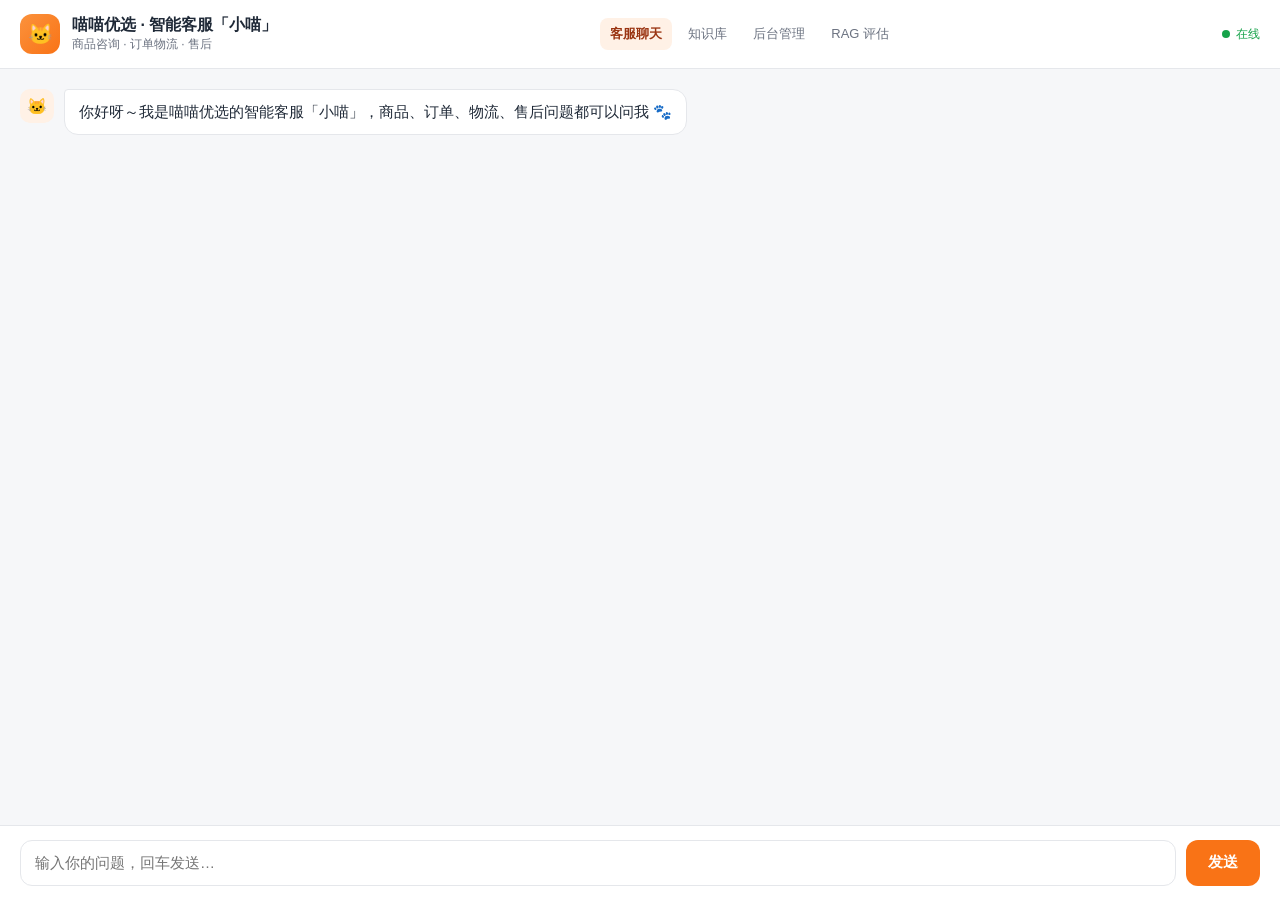
==== app/static/index.html @ b1ba8d17 "fix(ch04): keep citation markers clickable" ====
<!DOCTYPE html>
<html lang="zh-CN">
<head>
<meta charset="UTF-8">
<meta name="viewport" content="width=device-width, initial-scale=1.0">
<title>喵喵优选 · 智能客服</title>
<style>
  :root {
    --accent: #f97316;
    --accent-soft: #fff1e6;
    --bg: #f6f7f9;
    --bubble-user: #f97316;
    --bubble-user-text: #fff;
    --bubble-assistant: #fff;
    --text: #1f2937;
    --text-dim: #6b7280;
    --border: #e5e7eb;
  }
  * { box-sizing: border-box; margin: 0; padding: 0; }
  html, body { height: 100%; }
  body {
    font-family: -apple-system, BlinkMacSystemFont, "Segoe UI", "PingFang SC", "Microsoft YaHei", sans-serif;
    background: var(--bg);
    color: var(--text);
    display: flex;
    flex-direction: column;
  }

  header {
    display: flex;
    align-items: center;
    gap: 12px;
    padding: 14px 20px;
    background: #fff;
    border-bottom: 1px solid var(--border);
  }
  header .logo {
    width: 40px; height: 40px; border-radius: 12px;
    background: linear-gradient(135deg, #fb923c, #f97316);
    color: #fff; font-size: 20px;
    display: flex; align-items: center; justify-content: center;
  }
  header .title { font-size: 16px; font-weight: 600; }
  header .subtitle { font-size: 12px; color: var(--text-dim); }
  header .status {
    margin-left: auto; font-size: 12px; color: #16a34a;
    display: flex; align-items: center; gap: 6px;
  }
  header .status::before {
    content: ""; width: 8px; height: 8px; border-radius: 50%;
    background: #16a34a; display: inline-block;
  }
  header .nav { margin-left: auto; display: flex; gap: 6px; }
  header .nav a { color: var(--text-dim); text-decoration: none; font-size: 13px; padding: 7px 10px; border-radius: 8px; }
  header .nav a:hover { color: #9a3412; background: var(--accent-soft); }
  header .nav a[aria-current="page"] { color: #9a3412; background: var(--accent-soft); font-weight: 600; }

  #messages {
    flex: 1; overflow-y: auto;
    padding: 20px;
    display: flex; flex-direction: column; gap: 16px;
  }
  .msg { display: flex; gap: 10px; max-width: 78%; }
  .msg.user { align-self: flex-end; flex-direction: row-reverse; }
  .msg.assistant { align-self: flex-start; }
  .avatar {
    width: 34px; height: 34px; border-radius: 10px; flex-shrink: 0;
    display: flex; align-items: center; justify-content: center;
    font-size: 16px;
  }
  .msg.assistant .avatar { background: var(--accent-soft); }
  .msg.user .avatar { background: #e5e7eb; }
  .bubble {
    padding: 10px 14px; border-radius: 14px;
    font-size: 15px; line-height: 1.6;
    white-space: pre-wrap; word-break: break-word;
  }
  .msg.user .bubble {
    background: var(--bubble-user); color: var(--bubble-user-text);
    border-top-right-radius: 4px;
  }
  .msg.assistant .bubble {
    background: var(--bubble-assistant); color: var(--text);
    border: 1px solid var(--border);
    border-top-left-radius: 4px;
  }
  .tool-trace {
    display: none; width: fit-content; margin-bottom: 7px;
    padding: 2px 8px; border-radius: 999px;
    background: var(--accent-soft); color: #9a3412;
    font-size: 12px; line-height: 1.5; white-space: normal;
  }
  .tool-trace.visible { display: block; }
  .tool-trace.running::before { content: '⏳ '; }
  .tool-trace.success::before { content: '✓ '; }
  .tool-trace.failed::before { content: '⚠ '; }
  .citation { display: inline; margin: 0 2px; padding: 0 4px; border: 0; border-radius: 5px; background: var(--accent-soft); color: #9a3412; font: inherit; font-weight: 700; cursor: pointer; }
  .citation:focus-visible, .feedback button:focus-visible { outline: 2px solid var(--accent); outline-offset: 2px; }
  .feedback { display: flex; align-items: center; gap: 5px; margin-top: 8px; color: var(--text-dim); font-size: 12px; }
  .feedback button { padding: 3px 7px; border: 1px solid var(--border); border-radius: 7px; background: #fff; cursor: pointer; }
  .feedback button.selected { color: #9a3412; border-color: var(--accent); background: var(--accent-soft); }
  .feedback button:disabled:not(.selected) { opacity: .45; }
  #citation-dialog { width: min(620px, calc(100% - 32px)); max-height: 85vh; margin: auto; padding: 22px; border: 1px solid var(--border); border-radius: 14px; box-shadow: 0 20px 60px #11182740; color: var(--text); }
  #citation-dialog::backdrop { background: #11182780; }
  .dialog-head { display: flex; align-items: flex-start; justify-content: space-between; gap: 12px; }
  .dialog-head h2 { font-size: 19px; }
  .dialog-close { border: 0; background: var(--accent-soft); color: #9a3412; border-radius: 7px; padding: 5px 10px; cursor: pointer; }
  .source-label { color: var(--text-dim); font-size: 12px; margin: 8px 0 15px; overflow-wrap: anywhere; }
  .source-section { margin: 14px 0; }
  .source-section h3 { font-size: 13px; margin-bottom: 5px; }
  .source-section p { white-space: pre-wrap; overflow-wrap: anywhere; line-height: 1.6; }
  .source-state { color: var(--text-dim); font-size: 13px; }
  .typing { display: inline-flex; gap: 4px; padding: 4px 0; }
  .typing span {
    width: 7px; height: 7px; border-radius: 50%;
    background: var(--text-dim);
    animation: blink 1.2s infinite;
  }
  .typing span:nth-child(2) { animation-delay: .2s; }
  .typing span:nth-child(3) { animation-delay: .4s; }
  @keyframes blink { 0%, 60%, 100% { opacity: .2; } 30% { opacity: 1; } }

  footer {
    display: flex; gap: 10px;
    padding: 14px 20px;
    background: #fff; border-top: 1px solid var(--border);
  }
  #input {
    flex: 1; resize: none;
    padding: 11px 14px; border-radius: 12px;
    border: 1px solid var(--border);
    font-size: 15px; font-family: inherit; line-height: 1.5;
    outline: none; max-height: 120px;
  }
  #input:focus { border-color: var(--accent); }
  #send {
    padding: 0 22px; border: none; border-radius: 12px;
    background: var(--accent); color: #fff;
    font-size: 15px; font-weight: 600; cursor: pointer;
    transition: opacity .15s;
  }
  #send:disabled { opacity: .5; cursor: not-allowed; }
</style>
</head>
<body>
  <header>
    <div class="logo">🐱</div>
    <div>
      <div class="title">喵喵优选 · 智能客服「小喵」</div>
      <div class="subtitle">商品咨询 · 订单物流 · 售后</div>
    </div>
    <nav class="nav" aria-label="主导航">
      <a href="/" aria-current="page">客服聊天</a>
      <a href="/kb">知识库</a>
      <a href="/admin">后台管理</a>
      <a href="/rag-eval">RAG 评估</a>
    </nav>
    <div class="status">在线</div>
  </header>

  <main id="messages"></main>

  <footer>
    <textarea id="input" rows="1" placeholder="输入你的问题，回车发送…"></textarea>
    <button id="send">发送</button>
  </footer>
  <dialog id="citation-dialog" aria-labelledby="citation-title">
    <div class="dialog-head"><h2 id="citation-title">引用来源</h2><button id="citation-close" class="dialog-close" type="button" aria-label="关闭引用来源">关闭</button></div>
    <p id="citation-label" class="source-label"></p>
    <p id="citation-state" class="source-state" role="status"></p>
    <div id="citation-detail" hidden>
      <section class="source-section"><h3>章节路径</h3><p id="citation-path"></p></section>
      <section class="source-section"><h3>问题</h3><p id="citation-question"></p></section>
      <section class="source-section"><h3>完整回答</h3><p id="citation-answer"></p></section>
    </div>
  </dialog>

<script>
  const messagesEl = document.getElementById('messages');
  const inputEl = document.getElementById('input');
  const sendBtn = document.getElementById('send');
  const citationDialog = document.getElementById('citation-dialog');
  const citationState = document.getElementById('citation-state');
  const citationDetail = document.getElementById('citation-detail');
  let citationRequest = 0;

  async function openCitation(citation) {
    const request = ++citationRequest;
    const previousFocus = document.activeElement;
    document.getElementById('citation-label').textContent =
      `[${citation.n}] ${String(citation.section_path || '').slice(0, 140)} · ${String(citation.question || '').slice(0, 120)}`;
    citationDetail.hidden = true;
    citationState.textContent = '正在读取完整来源…';
    citationDialog.showModal();
    document.getElementById('citation-close').focus();
    citationDialog.addEventListener('close', () => { citationRequest++; previousFocus?.focus(); }, { once: true });
    try {
      const response = await fetch(`/api/kb/chunks/${encodeURIComponent(citation.chunk_id)}`);
      if (!response.ok) throw new Error(response.status === 404 ? '来源已不存在（404）。' : `读取失败（${response.status}）。`);
      const detail = await response.json();
      if (request !== citationRequest || !citationDialog.open) return;
      document.getElementById('citation-path').textContent = detail.section_path || '未提供';
      document.getElementById('citation-question').textContent = Array.isArray(detail.questions) ? detail.questions.join('；') : String(detail.questions || '未提供');
      document.getElementById('citation-answer').textContent = detail.answer || '未提供';
      citationState.textContent = '';
      citationDetail.hidden = false;
    } catch (error) {
      if (request === citationRequest && citationDialog.open) citationState.textContent =
        error instanceof TypeError ? '网络连接失败，请稍后重试。' : error.message;
    }
  }
  document.getElementById('citation-close').addEventListener('click', () => citationDialog.close());
  citationDialog.addEventListener('click', event => {
    if (event.target === citationDialog) citationDialog.close();
  });

  function renderAnswer(body, content, citations) {
    const parts = content.split(/(\[\d+\])/g);
    body.replaceChildren(...parts.map(part => {
      const match = /^\[(\d+)\]$/.exec(part);
      if (!match) return document.createTextNode(part);
      const number = Number(match[1]);
      const citation = citations.get(number);
      const button = document.createElement('button');
      button.type = 'button';
      button.className = 'citation';
      button.textContent = part;
      button.setAttribute('aria-label', `查看引用 ${number}${citation ? `：${String(citation.section_path || '').slice(0, 100)}` : ''}`);
      button.title = citation ? String(citation.answer_excerpt || citation.question || '').slice(0, 180) : '点击查看引用来源';
      button.addEventListener('click', () => {
        const latest = citations.get(number);
        if (latest) return openCitation(latest);
        citationDetail.hidden = true;
        document.getElementById('citation-label').textContent = `[${number}]`;
        citationState.textContent = '引用来源尚未就绪，请稍后再试。';
        citationDialog.showModal();
      });
      return button;
    }));
  }

  function addFeedback(bubble) {
    const bar = document.createElement('div');
    bar.className = 'feedback';
    bar.setAttribute('aria-label', '评价本次回答');
    const buttons = ['👍', '👎'].map((label, index) => {
      const button = document.createElement('button');
      button.type = 'button';
      button.textContent = label;
      button.setAttribute('aria-label', index === 0 ? '回答有帮助' : '回答无帮助');
      button.addEventListener('click', () => {
        if (buttons.some(item => item.disabled)) return;
        button.classList.add('selected');
        buttons.forEach(item => { item.disabled = true; });
        const done = document.createElement('span');
        done.textContent = '已反馈';
        bar.append(done);
      });
      return button;
    });
    bar.append(...buttons);
    bubble.append(bar);
  }

  // 服务端分配数字会话 ID；匿名用户标识由浏览器保存。
  let conversationId = Number(localStorage.getItem('mewhelp_conversation_id')) || null;
  let userId = localStorage.getItem('mewhelp_user_id');
  if (!userId) {
    userId = crypto.randomUUID ? crypto.randomUUID() : String(Date.now() + Math.random());
    localStorage.setItem('mewhelp_user_id', userId);
  }

  function scrollToBottom() {
    messagesEl.scrollTop = messagesEl.scrollHeight;
  }

  function addBubble(role, text) {
    const msg = document.createElement('div');
    msg.className = 'msg ' + role;
    const avatar = document.createElement('div');
    avatar.className = 'avatar';
    avatar.textContent = role === 'assistant' ? '🐱' : '🙂';
    const bubble = document.createElement('div');
    bubble.className = 'bubble';
    const trace = document.createElement('div');
    trace.className = 'tool-trace';
    const body = document.createElement('span');
    body.className = 'bubble-body';
    body.textContent = text;
    bubble.appendChild(trace);
    bubble.appendChild(body);
    msg.appendChild(avatar);
    msg.appendChild(bubble);
    messagesEl.appendChild(msg);
    scrollToBottom();
    return { bubble, body, trace };
  }

  function showTyping(body) {
    const t = document.createElement('span');
    t.className = 'typing';
    for (let i = 0; i < 3; i++) t.appendChild(document.createElement('span'));
    body.appendChild(t);
    scrollToBottom();
    return t;
  }

  function setSending(v) {
    sendBtn.disabled = v;
    inputEl.disabled = v;
    if (!v) inputEl.focus();
  }

  // 解析一个 SSE 帧(形如 "data: {...}" 或 "event: error\ndata: {...}")
  function parseFrame(frame) {
    let eventType = null;
    let payload = '';
    for (const line of frame.split('\n')) {
      if (line.startsWith('event:')) {
        eventType = line.slice(6).trim();
      } else if (line.startsWith('data:')) {
        payload += line.slice(5).trim();
      }
    }
    if (!payload) return { type: 'ignore' };
    if (payload === '[DONE]') return { type: 'done' };
    const data = JSON.parse(payload);
    if (eventType === 'error') return { type: 'error', message: data.message || '出错了' };
    if (eventType === 'conversation') return { type: 'conversation', conversationId: data.conversation_id };
    if (eventType === 'tool_status') return { type: 'tool_status', ...data };
    if (eventType === 'citations') return { type: 'citations', citations: data.citations };
    if (data.delta) return { type: 'delta', delta: data.delta };
    return { type: 'ignore' };
  }

  async function send() {
    const text = inputEl.value.trim();
    if (!text || sendBtn.disabled) return;
    inputEl.value = '';
    inputEl.style.height = 'auto';

    addBubble('user', text);
    const { bubble, body, trace } = addBubble('assistant', '');
    const typing = showTyping(body);
    setSending(true);

    let content = '';
    let failed = false;
    let completed = false;
    const citations = new Map();
    try {
      const resp = await fetch('/api/chat', {
        method: 'POST',
        headers: { 'Content-Type': 'application/json' },
        body: JSON.stringify({ user_id: userId, conversation_id: conversationId, message: text }),
      });
      if (!resp.ok || !resp.body) throw new Error('HTTP ' + resp.status);

      const reader = resp.body.getReader();
      const decoder = new TextDecoder('utf-8');
      let buffer = '';
      let finished = false;

      while (!finished) {
        const { value, done } = await reader.read();
        buffer += decoder.decode(value || new Uint8Array(), { stream: !done });
        const frames = buffer.split('\n\n');
        buffer = frames.pop(); // 留最后一段不完整帧
        for (const frame of frames) {
          const res = parseFrame(frame);
          if (res.type === 'delta') {
            content += res.delta;
            renderAnswer(body, content, citations);
            scrollToBottom();
          } else if (res.type === 'citations') {
            if (Array.isArray(res.citations)) for (const item of res.citations) {
              const n = Number(item?.n);
              const chunkId = Number(item?.chunk_id);
              if (Number.isSafeInteger(n) && n > 0 && Number.isSafeInteger(chunkId) && chunkId > 0) {
                citations.set(n, { ...item, n, chunk_id: chunkId });
              }
            }
            renderAnswer(body, content, citations);
          } else if (res.type === 'conversation') {
            const id = Number(res.conversationId);
            if (Number.isSafeInteger(id) && id > 0) {
              conversationId = id;
              localStorage.setItem('mewhelp_conversation_id', String(id));
            }
          } else if (res.type === 'tool_status') {
            const name = res.tool_name || res.name || '工具';
            const phase = res.phase || res.status || '执行中';
            trace.className = 'tool-trace visible ' +
              (phase === '成功' || phase === 'success' ? 'success' :
               phase === '失败' || phase === 'failed' || phase === 'error' ? 'failed' : 'running');
            trace.textContent = name + ' · ' + (res.message || phase);
            scrollToBottom();
          } else if (res.type === 'error') {
            throw new Error(res.message);
          } else if (res.type === 'done') {
            completed = true;
            finished = true;
          }
        }
        if (done) finished = true; // 流结束兜底
      }
    } catch (err) {
      failed = true;
      body.textContent = '（小喵走神了：' + err.message + '）';
    } finally {
      if (typing.parentNode) typing.remove();
      if (!content && !failed) body.textContent = '（未收到回复）';
      if (content && !failed) renderAnswer(body, content, citations);
      if (completed && content.trim() && !failed) addFeedback(bubble);
      setSending(false);
      scrollToBottom();
    }
  }

  inputEl.addEventListener('keydown', (e) => {
    if (e.key === 'Enter' && !e.shiftKey) {
      e.preventDefault();
      send();
    }
  });
  sendBtn.addEventListener('click', send);

  inputEl.addEventListener('input', () => {
    inputEl.style.height = 'auto';
    inputEl.style.height = Math.min(inputEl.scrollHeight, 120) + 'px';
  });

  addBubble('assistant', '你好呀～我是喵喵优选的智能客服「小喵」，商品、订单、物流、售后问题都可以问我 🐾');
</script>
</body>
</html>
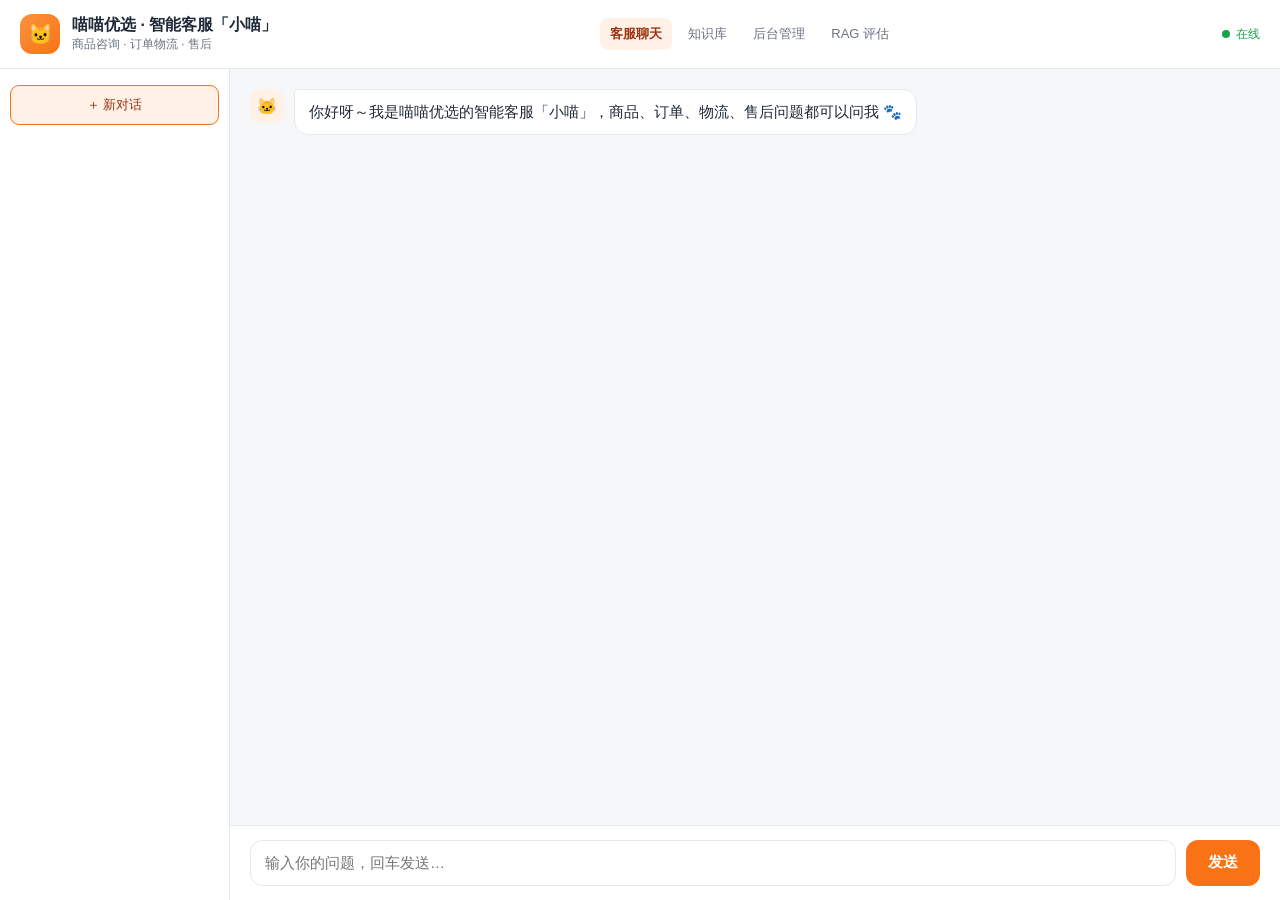
==== commit fffd080d: "feat: add original-history conversation sidebar and browser checks" ====
--- a/app/static/index.html
+++ b/app/static/index.html
@@ -100,6 +100,20 @@
   .feedback button { padding: 3px 7px; border: 1px solid var(--border); border-radius: 7px; background: #fff; cursor: pointer; }
   .feedback button.selected { color: #9a3412; border-color: var(--accent); background: var(--accent-soft); }
   .feedback button:disabled:not(.selected) { opacity: .45; }
+  .chat-actions { display: flex; flex-wrap: wrap; gap: 8px; margin-top: 10px; }
+  .chat-actions button, .ticket-confirm { border: 1px solid var(--accent); color: #9a3412; background: var(--accent-soft); border-radius: 8px; padding: 7px 12px; cursor: pointer; }
+  .chat-actions button:disabled { opacity: .6; cursor: default; }
+  .order-cards { display: grid; gap: 8px; margin-top: 12px; }
+  .order-card { text-align: left; border: 1px solid var(--border); border-radius: 10px; background: #fff; padding: 12px; cursor: pointer; color: var(--text); }
+  .order-card:hover:not(:disabled) { border-color: var(--accent); background: var(--accent-soft); }
+  .order-card strong, .order-card small { display: block; }
+  .order-card small { margin-top: 5px; color: var(--text-dim); }
+  .order-card:disabled { opacity: .55; cursor: default; }
+  .action-note { display: block; width: 100%; font-size: 12px; color: var(--text-dim); }
+  .ticket-dialog { border: 1px solid var(--border); border-radius: 14px; padding: 22px; width: min(420px, 90vw); }
+  .ticket-dialog::backdrop { background: #0005; }
+  .ticket-dialog label { display: block; margin: 12px 0; }
+  .ticket-dialog textarea, .ticket-dialog select { width: 100%; padding: 8px; border: 1px solid var(--border); border-radius: 7px; }
   #citation-dialog { width: min(620px, calc(100% - 32px)); max-height: 85vh; margin: auto; padding: 22px; border: 1px solid var(--border); border-radius: 14px; box-shadow: 0 20px 60px #11182740; color: var(--text); }
   #citation-dialog::backdrop { background: #11182780; }
   .dialog-head { display: flex; align-items: flex-start; justify-content: space-between; gap: 12px; }
@@ -140,6 +154,15 @@
     transition: opacity .15s;
   }
   #send:disabled { opacity: .5; cursor: not-allowed; }
+  .chat-layout { display: flex; flex: 1; min-height: 0; }
+  .chat-panel { display: flex; flex: 1; min-width: 0; flex-direction: column; }
+  #conversation-sidebar { width: 230px; flex-shrink: 0; padding: 16px 10px; overflow-y: auto; border-right: 1px solid var(--border); background: #fff; }
+  #new-conversation { width: 100%; padding: 10px; border: 1px solid var(--accent); border-radius: 9px; color: #9a3412; background: var(--accent-soft); cursor: pointer; margin-bottom: 12px; }
+  .conversation-item { display: block; width: 100%; text-align: left; padding: 10px; margin: 4px 0; border: 1px solid transparent; border-radius: 9px; background: none; cursor: pointer; color: var(--text); }
+  .conversation-item.active { border-color: var(--accent); background: var(--accent-soft); }
+  .conversation-item small { display: block; margin-top: 5px; color: var(--text-dim); }
+  .conversation-item:disabled, #new-conversation:disabled { opacity: .5; cursor: default; }
+  @media(max-width:700px) { #conversation-sidebar { width: 135px; padding: 10px 5px; } header .subtitle { display: none; } header { flex-wrap: wrap; padding: 10px; } header .nav { margin-left: 0; } .msg { max-width: 95%; } #messages { padding: 12px; } footer { padding: 10px; } }
 </style>
 </head>
 <body>
@@ -158,12 +181,20 @@
     <div class="status">在线</div>
   </header>
 
+  <div class="chat-layout">
+  <aside id="conversation-sidebar" aria-label="会话列表">
+    <button id="new-conversation" type="button">＋ 新对话</button>
+    <div id="conversation-list"></div>
+  </aside>
+  <section class="chat-panel" aria-label="客服聊天">
   <main id="messages"></main>
 
   <footer>
     <textarea id="input" rows="1" placeholder="输入你的问题，回车发送…"></textarea>
     <button id="send">发送</button>
   </footer>
+  </section>
+  </div>
   <dialog id="citation-dialog" aria-labelledby="citation-title">
     <div class="dialog-head"><h2 id="citation-title">引用来源</h2><button id="citation-close" class="dialog-close" type="button" aria-label="关闭引用来源">关闭</button></div>
     <p id="citation-label" class="source-label"></p>
@@ -239,7 +270,7 @@
     }));
   }
 
-  function addFeedback(bubble) {
+  function addFeedback(bubble, feedbackKey = null) {
     const bar = document.createElement('div');
     bar.className = 'feedback';
     bar.setAttribute('aria-label', '评价本次回答');
@@ -255,16 +286,26 @@
         const done = document.createElement('span');
         done.textContent = '已反馈';
         bar.append(done);
+        if (feedbackKey) localStorage.setItem('mewhelp_feedback_' + feedbackKey, String(index));
       });
       return button;
     });
     bar.append(...buttons);
+    const selected = feedbackKey ? localStorage.getItem('mewhelp_feedback_' + feedbackKey) : null;
+    if (selected === '0' || selected === '1') {
+      buttons[Number(selected)].classList.add('selected');
+      buttons.forEach(button => { button.disabled = true; });
+      const done = document.createElement('span'); done.textContent = '已反馈'; bar.append(done);
+    }
     bubble.append(bar);
   }
 
   // 服务端分配数字会话 ID；匿名用户标识由浏览器保存。
   let conversationId = Number(localStorage.getItem('mewhelp_conversation_id')) || null;
   let userId = localStorage.getItem('mewhelp_user_id');
+  let isStreaming = false;
+  let switchRequestId = 0;
+  let sidebarRequestId = 0;
   if (!userId) {
     userId = crypto.randomUUID ? crypto.randomUUID() : String(Date.now() + Math.random());
     localStorage.setItem('mewhelp_user_id', userId);
@@ -306,8 +347,12 @@
   }
 
   function setSending(v) {
+    isStreaming = v;
+    if (v) switchRequestId++;
     sendBtn.disabled = v;
     inputEl.disabled = v;
+    document.getElementById('new-conversation').disabled = v;
+    for (const button of document.querySelectorAll('.conversation-item')) button.disabled = v;
     if (!v) inputEl.focus();
   }
 
@@ -329,8 +374,167 @@
     if (eventType === 'conversation') return { type: 'conversation', conversationId: data.conversation_id };
     if (eventType === 'tool_status') return { type: 'tool_status', ...data };
     if (eventType === 'citations') return { type: 'citations', citations: data.citations };
+    if (eventType === 'actions') return { type: 'actions', ...data };
+    if (eventType === 'workflow_status') return { type: 'workflow_status', ...data };
+    if (eventType === 'order_selection') return { type: 'order_selection', ...data };
+    if (eventType === 'workflow_summary') return { type: 'workflow_summary', ...data };
     if (data.delta) return { type: 'delta', delta: data.delta };
     return { type: 'ignore' };
+  }
+
+  function addActions(bubble, actions, cid) {
+    const bar = document.createElement('div');
+    bar.className = 'chat-actions';
+    for (const offer of actions) {
+      if (!['handoff', 'ticket', 'refund'].includes(offer.action)) continue;
+      const button = document.createElement('button');
+      button.type = 'button';
+      button.textContent = offer.action === 'handoff' ? '转人工' : offer.action === 'refund' ? '提交退款申请' : '建工单';
+      const handoffKey = 'mewhelp_handoff_' + cid + '_' + offer.offer_id;
+      if (offer.confirmed || (offer.action === 'handoff' && localStorage.getItem(handoffKey))) {
+        button.disabled = true;
+        button.textContent = offer.action === 'handoff' ? '已转接人工客服' : offer.action === 'refund' ? '演示申请已提交' : '工单已创建';
+      }
+      button.addEventListener('click', () => {
+        if (button.disabled) return;
+        if (offer.action === 'refund') { showRefundForm(button, bar, offer, cid); return; }
+        if (offer.action === 'handoff') {
+          button.disabled = true;
+          button.textContent = '已转接人工客服';
+          localStorage.setItem(handoffKey, '1');
+          addBubble('assistant', '您好，我是客服小猫，请问有什么可以帮您的');
+          return;
+        }
+        button.disabled = true;
+        const dialog = document.createElement('dialog');
+        dialog.className = 'ticket-dialog';
+        const title = document.createElement('h3'); title.textContent = '确认创建工单';
+        const label = document.createElement('label'); label.textContent = '问题描述';
+        const description = document.createElement('textarea');
+        description.rows = 5; description.maxLength = 4000;
+        description.value = offer.defaults?.description || '';
+        label.appendChild(description);
+        const typeLabel = document.createElement('label'); typeLabel.textContent = '工单类型';
+        const select = document.createElement('select');
+        for (const value of ['售后', '投诉', '咨询']) {
+          const option = document.createElement('option'); option.value = value; option.textContent = value; select.appendChild(option);
+        }
+        select.value = offer.defaults?.ticket_type || '咨询'; typeLabel.appendChild(select);
+        const error = document.createElement('p'); error.setAttribute('role', 'alert');
+        const cancel = document.createElement('button'); cancel.type = 'button'; cancel.textContent = '取消';
+        const confirm = document.createElement('button'); confirm.type = 'button'; confirm.className = 'ticket-confirm'; confirm.textContent = '确认创建';
+        let submitted = false, pending = false;
+        cancel.addEventListener('click', () => { if (!pending) dialog.close(); });
+        dialog.addEventListener('cancel', event => { if (pending) event.preventDefault(); });
+        dialog.addEventListener('close', () => { if (!submitted) button.disabled = false; dialog.remove(); });
+        confirm.addEventListener('click', async () => {
+          if (pending) return;
+          const text = description.value.trim();
+          if (!text) { error.textContent = '请填写问题描述'; return; }
+          pending = true; confirm.disabled = cancel.disabled = true;
+          try {
+            const response = await fetch('/api/chat/actions/ticket', { method: 'POST', headers: { 'Content-Type': 'application/json' },
+              body: JSON.stringify({ user_id: userId, conversation_id: cid, offer_id: offer.offer_id, description: text, ticket_type: select.value }) });
+            const data = await response.json();
+            if (!response.ok) throw new Error(data.detail || '创建失败，请重试');
+            submitted = true; button.textContent = '工单已创建';
+            const note = document.createElement('span'); note.className = 'action-note'; note.textContent = '工单号：' + data.ticket_no;
+            bar.appendChild(note); dialog.close();
+          } catch (err) { error.textContent = err.message; }
+          finally { pending = false; confirm.disabled = cancel.disabled = false; }
+        });
+        dialog.append(title, label, typeLabel, error, cancel, confirm);
+        document.body.appendChild(dialog); dialog.showModal(); description.focus();
+      });
+      bar.appendChild(button);
+      if (offer.ticket_no || offer.application_no) {
+        const note = document.createElement('span'); note.className = 'action-note';
+        note.textContent = offer.ticket_no ? '工单号：' + offer.ticket_no : '申请号：' + offer.application_no;
+        bar.appendChild(note);
+      }
+    }
+    if (bar.children.length) bubble.appendChild(bar);
+  }
+
+  function showRefundForm(button, bar, offer, cid) {
+    button.disabled = true;
+    const dialog = document.createElement('dialog'); dialog.className = 'ticket-dialog';
+    const title = document.createElement('h3'); title.textContent = '确认演示退款申请';
+    const note = document.createElement('p'); note.textContent = '订单 ' + (offer.defaults?.order_id || '') + ' · 只保存申请，不执行实际退款。';
+    const label = document.createElement('label'); label.textContent = '退款原因';
+    const reason = document.createElement('select');
+    for (const value of ['不喜欢/不需要', '商品质量问题', '商品与描述不符', '错发/漏发', '其他']) {
+      const option = document.createElement('option'); option.value = option.textContent = value; reason.appendChild(option);
+    }
+    label.appendChild(reason);
+    const error = document.createElement('p'); error.setAttribute('role', 'alert');
+    const cancel = document.createElement('button'); cancel.type = 'button'; cancel.textContent = '取消';
+    const submit = document.createElement('button'); submit.type = 'button'; submit.className = 'ticket-confirm'; submit.textContent = '确认提交';
+    let pending = false, submitted = false;
+    cancel.addEventListener('click', () => { if (!pending) dialog.close(); });
+    dialog.addEventListener('cancel', event => { if (pending) event.preventDefault(); });
+    dialog.addEventListener('close', () => { if (!submitted) button.disabled = false; dialog.remove(); });
+    submit.addEventListener('click', async () => {
+      if (pending) return;
+      pending = true; submit.disabled = cancel.disabled = reason.disabled = true;
+      try {
+        const response = await fetch('/api/chat/actions/refund', { method: 'POST', headers: { 'Content-Type': 'application/json' },
+          body: JSON.stringify({ user_id: userId, conversation_id: cid, offer_id: offer.offer_id, reason: reason.value }) });
+        const data = await response.json();
+        if (!response.ok) throw new Error(data.detail || '提交失败，请重试');
+        submitted = true; button.textContent = '演示申请已提交';
+        const receipt = document.createElement('span'); receipt.className = 'action-note'; receipt.textContent = '申请号：' + data.application_no;
+        bar.appendChild(receipt); dialog.close();
+      } catch (err) { error.textContent = err.message; }
+      finally { pending = false; submit.disabled = cancel.disabled = reason.disabled = false; }
+    });
+    dialog.append(title, note, label, error, cancel, submit); document.body.appendChild(dialog); dialog.showModal(); reason.focus();
+  }
+
+  let pendingOrderCard = null;
+  function invalidateOrderCard() {
+    if (!pendingOrderCard) return;
+    for (const button of pendingOrderCard.element.querySelectorAll('button')) button.disabled = true;
+    pendingOrderCard.note.textContent = '这组选单已结束，可继续发送问题。';
+    pendingOrderCard = null;
+  }
+  function addOrderSelection(bubble, selection) {
+    if (pendingOrderCard?.selection.selection_id === selection.selection_id) return;
+    invalidateOrderCard();
+    const cards = document.createElement('div'); cards.className = 'order-cards';
+    const note = document.createElement('small'); note.textContent = '请选择要处理的订单（演示数据），也可以直接继续聊天。'; cards.appendChild(note);
+    for (const order of selection.options || []) {
+      const button = document.createElement('button'); button.type = 'button'; button.className = 'order-card';
+      const title = document.createElement('strong'); title.textContent = '订单 ' + order.order_id + ' · ' + (order.product_name || '商品');
+      const details = document.createElement('small'); details.textContent = (order.status || '') + ' · ¥' + order.amount;
+      button.append(title, details);
+      button.addEventListener('click', async () => {
+        if (sendBtn.disabled || button.disabled || pendingOrderCard?.selection.selection_id !== selection.selection_id) return;
+        for (const item of cards.querySelectorAll('button')) item.disabled = true;
+        addBubble('user', '选择订单 ' + order.order_id);
+        await runChat('/api/chat/selection', { user_id: userId, conversation_id: selection.conversation_id,
+          turn_id: selection.turn_id, selection_id: selection.selection_id, order_id: order.order_id });
+        await recoverOrderSelection();
+      });
+      cards.appendChild(button);
+    }
+    bubble.appendChild(cards); pendingOrderCard = { element: cards, note, selection }; scrollToBottom();
+  }
+  async function recoverOrderSelection() {
+    if (!conversationId) return;
+    const requestedId = conversationId;
+    try {
+      const response = await fetch(`/api/chat/${conversationId}/pending?user_id=${encodeURIComponent(userId)}`);
+      if (!response.ok) return;
+      const data = await response.json();
+      if (requestedId !== conversationId) return;
+      if (!data.pending) { invalidateOrderCard(); return; }
+      if (pendingOrderCard?.selection.selection_id === data.pending.selection_id) {
+        for (const button of pendingOrderCard.element.querySelectorAll('button')) button.disabled = false;
+        return;
+      }
+      const { bubble } = addBubble('assistant', '请选择需要处理的订单。'); addOrderSelection(bubble, data.pending);
+    } catch (_) { /* 刷新恢复失败时仍可正常发送新消息。 */ }
   }
 
   async function send() {
@@ -340,6 +544,10 @@
     inputEl.style.height = 'auto';
 
     addBubble('user', text);
+    await runChat('/api/chat', { user_id: userId, conversation_id: conversationId, message: text });
+  }
+
+  async function runChat(url, payload) {
     const { bubble, body, trace } = addBubble('assistant', '');
     const typing = showTyping(body);
     setSending(true);
@@ -347,14 +555,18 @@
     let content = '';
     let failed = false;
     let completed = false;
+    let waiting = false;
+    let savedMessageId = null;
     const citations = new Map();
+    const toolBadges = new Map();
     try {
-      const resp = await fetch('/api/chat', {
+      const resp = await fetch(url, {
         method: 'POST',
         headers: { 'Content-Type': 'application/json' },
-        body: JSON.stringify({ user_id: userId, conversation_id: conversationId, message: text }),
+        body: JSON.stringify(payload),
       });
       if (!resp.ok || !resp.body) throw new Error('HTTP ' + resp.status);
+      invalidateOrderCard();
 
       const reader = resp.body.getReader();
       const decoder = new TextDecoder('utf-8');
@@ -388,13 +600,34 @@
               localStorage.setItem('mewhelp_conversation_id', String(id));
             }
           } else if (res.type === 'tool_status') {
-            const name = res.tool_name || res.name || '工具';
+            const name = res.tool_name || res.tool || res.name || '工具';
             const phase = res.phase || res.status || '执行中';
             trace.className = 'tool-trace visible ' +
               (phase === '成功' || phase === 'success' ? 'success' :
                phase === '失败' || phase === 'failed' || phase === 'error' ? 'failed' : 'running');
-            trace.textContent = name + ' · ' + (res.message || phase);
+            const key = res.tool_call_id || name;
+            let badge = toolBadges.get(key);
+            if (!badge) {
+              badge = document.createElement('span');
+              badge.style.marginRight = '8px';
+              toolBadges.set(key, badge);
+            }
+            badge.textContent = name + ' · ' + (res.message || phase);
+            trace.replaceChildren(...toolBadges.values());
             scrollToBottom();
+          } else if (res.type === 'actions') {
+            if (Array.isArray(res.actions)) addActions(bubble, res.actions, res.conversation_id);
+          } else if (res.type === 'order_selection') {
+            waiting = true;
+            body.textContent = '请选择需要处理的订单。';
+            addOrderSelection(bubble, res);
+          } else if (res.type === 'workflow_status') {
+            if (!trace.textContent) {
+              trace.className = 'tool-trace visible running';
+              trace.textContent = '正在处理您的问题…';
+            }
+          } else if (res.type === 'workflow_summary') {
+            savedMessageId = res.message_id;
           } else if (res.type === 'error') {
             throw new Error(res.message);
           } else if (res.type === 'done') {
@@ -409,10 +642,17 @@
       body.textContent = '（小喵走神了：' + err.message + '）';
     } finally {
       if (typing.parentNode) typing.remove();
-      if (!content && !failed) body.textContent = '（未收到回复）';
+      if (toolBadges.size === 0) {
+        trace.textContent = '';
+        trace.className = 'tool-trace';
+      } else {
+        trace.classList.remove('running');
+      }
+      if (!content && !failed && !waiting) body.textContent = '（未收到回复）';
       if (content && !failed) renderAnswer(body, content, citations);
-      if (completed && content.trim() && !failed) addFeedback(bubble);
+      if (completed && content.trim() && !failed) addFeedback(bubble, savedMessageId ? `${conversationId}:${savedMessageId}` : null);
       setSending(false);
+      refreshSidebar();
       scrollToBottom();
     }
   }
@@ -431,6 +671,70 @@
   });
 
   addBubble('assistant', '你好呀～我是喵喵优选的智能客服「小喵」，商品、订单、物流、售后问题都可以问我 🐾');
+  function applyConversationView(id, data) {
+    invalidateOrderCard();
+    messagesEl.replaceChildren();
+    conversationId = id;
+    localStorage.setItem('mewhelp_conversation_id', String(id));
+    for (const row of data.messages || []) {
+      if (!['user','assistant'].includes(row.role) || !row.content) continue;
+      const { bubble, body } = addBubble(row.role, row.content);
+      if (row.role === 'assistant') {
+        const citations = new Map((row.citations || []).map(item => [Number(item.n), item]));
+        renderAnswer(body, row.content, citations);
+        addFeedback(bubble, `${id}:${row.id}`);
+        addActions(bubble, row.actions || [], id);
+      }
+    }
+    for (const button of document.querySelectorAll('.conversation-item')) button.classList.toggle('active', Number(button.dataset.conversationId) === id);
+    recoverOrderSelection();
+  }
+  async function switchConversation(id) {
+    if (isStreaming) return;
+    const requestId = ++switchRequestId;
+    try {
+      const response = await fetch(`/api/conversations/${id}/messages?user_id=${encodeURIComponent(userId)}`);
+      if (!response.ok) return;
+      const data = await response.json();
+      if (requestId !== switchRequestId || isStreaming) return;
+      applyConversationView(id, data);
+    } catch (_) { /* 保留当前会话，失败不影响发送。 */ }
+  }
+  async function refreshSidebar() {
+    const requestId = ++sidebarRequestId;
+    const items = []; let cursor = null;
+    try {
+      do {
+        const params = new URLSearchParams({user_id:userId,limit:'100'});
+        if (cursor) params.set('cursor',cursor);
+        const response = await fetch('/api/conversations?' + params);
+        if (!response.ok) return;
+        const page = await response.json();
+        items.push(...page.items); cursor = page.next_cursor;
+      } while (cursor);
+      if (requestId !== sidebarRequestId) return;
+      const buttons = items.map(item => {
+        const button = document.createElement('button'); button.type = 'button';
+        button.className = 'conversation-item'; button.dataset.conversationId = item.id;
+        button.textContent = item.first_question || '新对话'; button.disabled = isStreaming;
+        button.classList.toggle('active', item.id === conversationId);
+        if (item.has_summary) { const mark = document.createElement('small'); mark.textContent = '已摘要'; button.append(mark); }
+        button.addEventListener('click', () => switchConversation(item.id)); return button;
+      });
+      document.getElementById('conversation-list').replaceChildren(...buttons);
+    } catch (_) { /* 侧栏静默降级。 */ }
+  }
+  document.getElementById('new-conversation').addEventListener('click', () => {
+    if (isStreaming) return;
+    switchRequestId++; invalidateOrderCard();
+    conversationId = null; localStorage.removeItem('mewhelp_conversation_id');
+    messagesEl.replaceChildren();
+    addBubble('assistant','新对话已准备好，商品、订单、物流和售后问题都可以问我。');
+    for (const button of document.querySelectorAll('.conversation-item')) button.classList.remove('active');
+    inputEl.focus();
+  });
+  refreshSidebar();
+  if (conversationId) switchConversation(conversationId);
 </script>
 </body>
 </html>
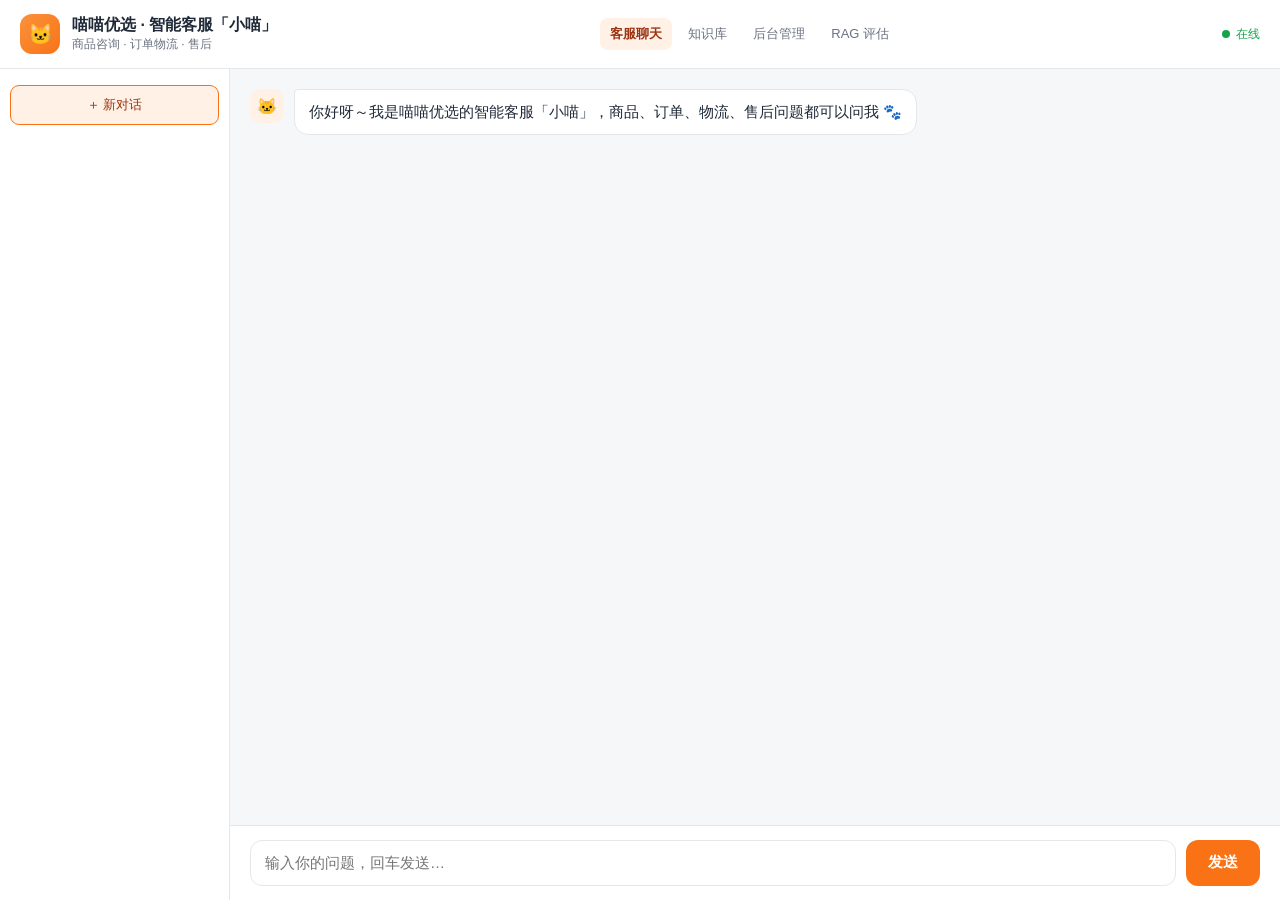
==== commit 66bd6239: "feat: verify ch07 context workflow and fix final review findings" ====
--- a/app/static/index.html
+++ b/app/static/index.html
@@ -492,6 +492,7 @@
   }
 
   let pendingOrderCard = null;
+  let pendingRequestId = 0;
   function invalidateOrderCard() {
     if (!pendingOrderCard) return;
     for (const button of pendingOrderCard.element.querySelectorAll('button')) button.disabled = true;
@@ -523,11 +524,13 @@
   async function recoverOrderSelection() {
     if (!conversationId) return;
     const requestedId = conversationId;
+    const requestedView = switchRequestId;
+    const requestId = ++pendingRequestId;
     try {
       const response = await fetch(`/api/chat/${conversationId}/pending?user_id=${encodeURIComponent(userId)}`);
       if (!response.ok) return;
       const data = await response.json();
-      if (requestedId !== conversationId) return;
+      if (requestedId !== conversationId || requestedView !== switchRequestId || requestId !== pendingRequestId || isStreaming) return;
       if (!data.pending) { invalidateOrderCard(); return; }
       if (pendingOrderCard?.selection.selection_id === data.pending.selection_id) {
         for (const button of pendingOrderCard.element.querySelectorAll('button')) button.disabled = false;
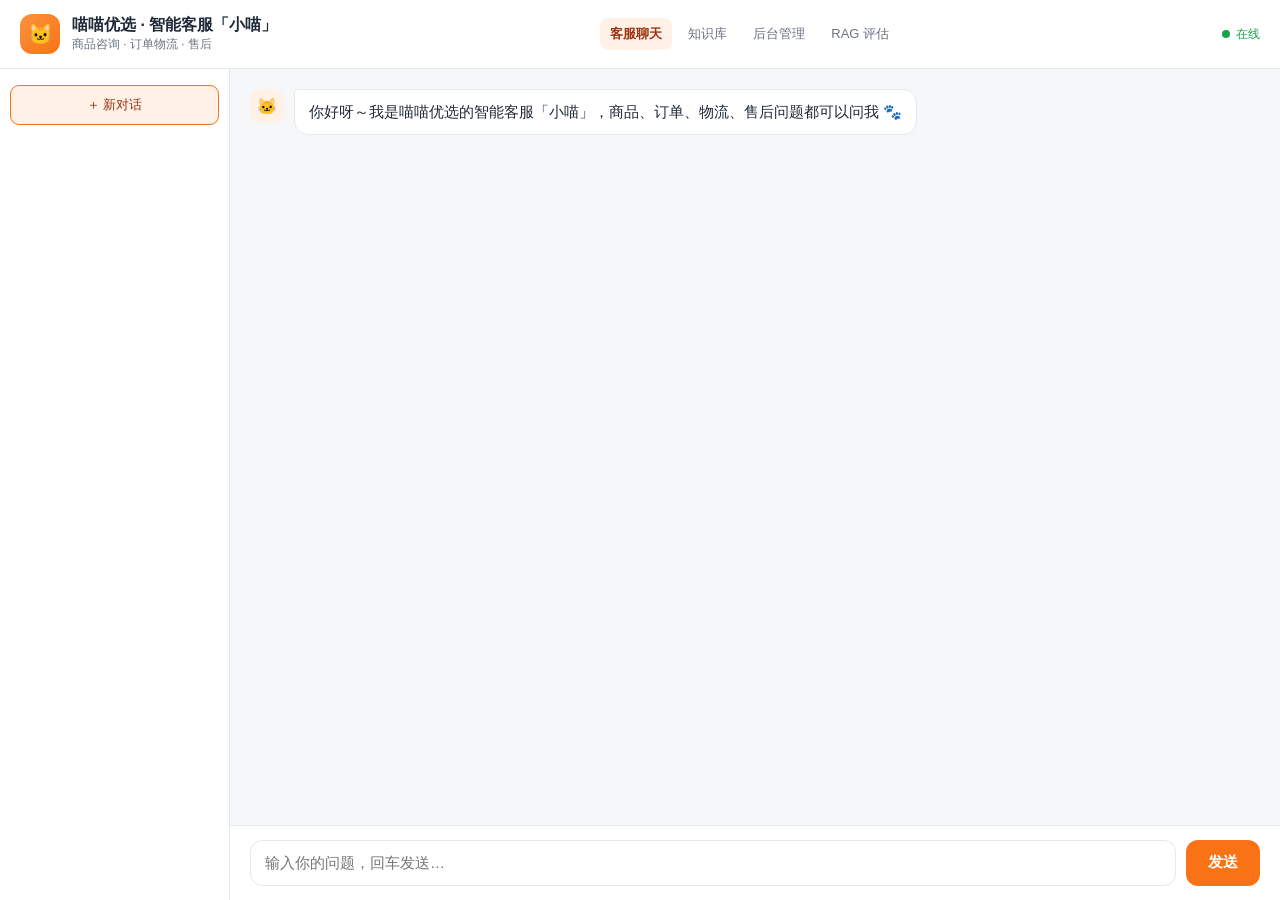
==== commit 3f3d88a7: "feat: add ticket confirmation cards" ====
--- a/app/static/index.html
+++ b/app/static/index.html
@@ -163,6 +163,13 @@
   .conversation-item small { display: block; margin-top: 5px; color: var(--text-dim); }
   .conversation-item:disabled, #new-conversation:disabled { opacity: .5; cursor: default; }
   @media(max-width:700px) { #conversation-sidebar { width: 135px; padding: 10px 5px; } header .subtitle { display: none; } header { flex-wrap: wrap; padding: 10px; } header .nav { margin-left: 0; } .msg { max-width: 95%; } #messages { padding: 12px; } footer { padding: 10px; } }
+  .ticket-preview {margin-top:12px;padding:16px;border:1px solid #fed7aa;border-radius:12px;background:#fffaf5;max-width:560px;}
+  .ticket-preview p {margin:8px 0;white-space:pre-wrap;overflow-wrap:anywhere;}
+  .ticket-preview small {display:block;color:#64748b;}
+  .ticket-preview-actions {display:flex;gap:10px;margin-top:14px;}
+  .ticket-preview-actions button {padding:9px 18px;border-radius:8px;border:1px solid #fd7e14;cursor:pointer;background:white;color:#b94700;}
+  .ticket-preview-actions .ticket-confirm {background:#ff7518;color:white;}
+  .ticket-preview-actions button:disabled {opacity:.5;cursor:default;}
 </style>
 </head>
 <body>
@@ -376,6 +383,7 @@
     if (eventType === 'citations') return { type: 'citations', citations: data.citations };
     if (eventType === 'actions') return { type: 'actions', ...data };
     if (eventType === 'workflow_status') return { type: 'workflow_status', ...data };
+    if (eventType === 'ticket_confirmation') return { type: 'ticket_confirmation', ...data };
     if (eventType === 'order_selection') return { type: 'order_selection', ...data };
     if (eventType === 'workflow_summary') return { type: 'workflow_summary', ...data };
     if (data.delta) return { type: 'delta', delta: data.delta };
@@ -491,9 +499,44 @@
     dialog.append(title, note, label, error, cancel, submit); document.body.appendChild(dialog); dialog.showModal(); reason.focus();
   }
 
+  let pendingTicketCard = null;
+  function invalidateTicketCard() {
+    if (!pendingTicketCard) return;
+    for (const button of pendingTicketCard.element.querySelectorAll('button')) button.disabled = true;
+    pendingTicketCard.note.textContent = '此预览已结束，提交结果请查看后续回复。';
+    pendingTicketCard = null;
+  }
+  function addTicketConfirmation(bubble, preview) {
+    if (pendingTicketCard?.preview.confirmation_id === preview.confirmation_id) return;
+    invalidateOrderCard();
+    const card = document.createElement('section'); card.className = 'ticket-preview';
+    card.setAttribute('aria-label', '工单预览');
+    const title = document.createElement('strong'); title.textContent = '请确认工单信息';
+    const type = document.createElement('p'); type.textContent = '工单类型：' + preview.ticket_type;
+    const description = document.createElement('p'); description.className = 'ticket-description'; description.textContent = '问题描述：' + preview.description;
+    const note = document.createElement('small'); note.setAttribute('aria-live', 'polite'); note.textContent = '确认后才会创建工单；取消不会提交。';
+    const actions = document.createElement('div'); actions.className = 'ticket-preview-actions';
+    for (const [decision, label] of [['confirm', '确认提交'], ['cancel', '取消']]) {
+      const button = document.createElement('button'); button.type = 'button'; button.textContent = label;
+      button.className = decision === 'confirm' ? 'ticket-confirm' : 'ticket-cancel';
+      button.addEventListener('click', async () => {
+        if (sendBtn.disabled || button.disabled || pendingTicketCard?.preview.confirmation_id !== preview.confirmation_id) return;
+        for (const item of card.querySelectorAll('button')) item.disabled = true;
+        note.textContent = decision === 'confirm' ? '正在提交确认…' : '正在取消…';
+        addBubble('user', decision === 'confirm' ? '确认提交工单' : '取消提交工单');
+        await runChat('/api/chat/ticket-confirmation', {user_id: userId, conversation_id: preview.conversation_id,
+          turn_id: preview.turn_id, confirmation_id: preview.confirmation_id, decision});
+        await recoverOrderSelection();
+      });
+      actions.appendChild(button);
+    }
+    card.append(title, type, description, note, actions); bubble.appendChild(card);
+    pendingTicketCard = {element: card, note, preview}; scrollToBottom();
+  }
   let pendingOrderCard = null;
   let pendingRequestId = 0;
   function invalidateOrderCard() {
+    invalidateTicketCard();
     if (!pendingOrderCard) return;
     for (const button of pendingOrderCard.element.querySelectorAll('button')) button.disabled = true;
     pendingOrderCard.note.textContent = '这组选单已结束，可继续发送问题。';
@@ -532,6 +575,15 @@
       const data = await response.json();
       if (requestedId !== conversationId || requestedView !== switchRequestId || requestId !== pendingRequestId || isStreaming) return;
       if (!data.pending) { invalidateOrderCard(); return; }
+      if (data.pending.kind === 'ticket_confirmation') {
+        if (pendingTicketCard?.preview.confirmation_id === data.pending.confirmation_id) {
+          for (const button of pendingTicketCard.element.querySelectorAll('button')) button.disabled = false;
+          pendingTicketCard.note.textContent = '尚未提交，请确认或取消。';
+        } else {
+          const {bubble} = addBubble('assistant', '请核对工单信息。'); addTicketConfirmation(bubble, data.pending);
+        }
+        return;
+      }
       if (pendingOrderCard?.selection.selection_id === data.pending.selection_id) {
         for (const button of pendingOrderCard.element.querySelectorAll('button')) button.disabled = false;
         return;
@@ -620,6 +672,10 @@
             scrollToBottom();
           } else if (res.type === 'actions') {
             if (Array.isArray(res.actions)) addActions(bubble, res.actions, res.conversation_id);
+          } else if (res.type === 'ticket_confirmation') {
+            waiting = true;
+            body.textContent = '请核对工单信息，确认后才会提交。';
+            addTicketConfirmation(bubble, res);
           } else if (res.type === 'order_selection') {
             waiting = true;
             body.textContent = '请选择需要处理的订单。';
